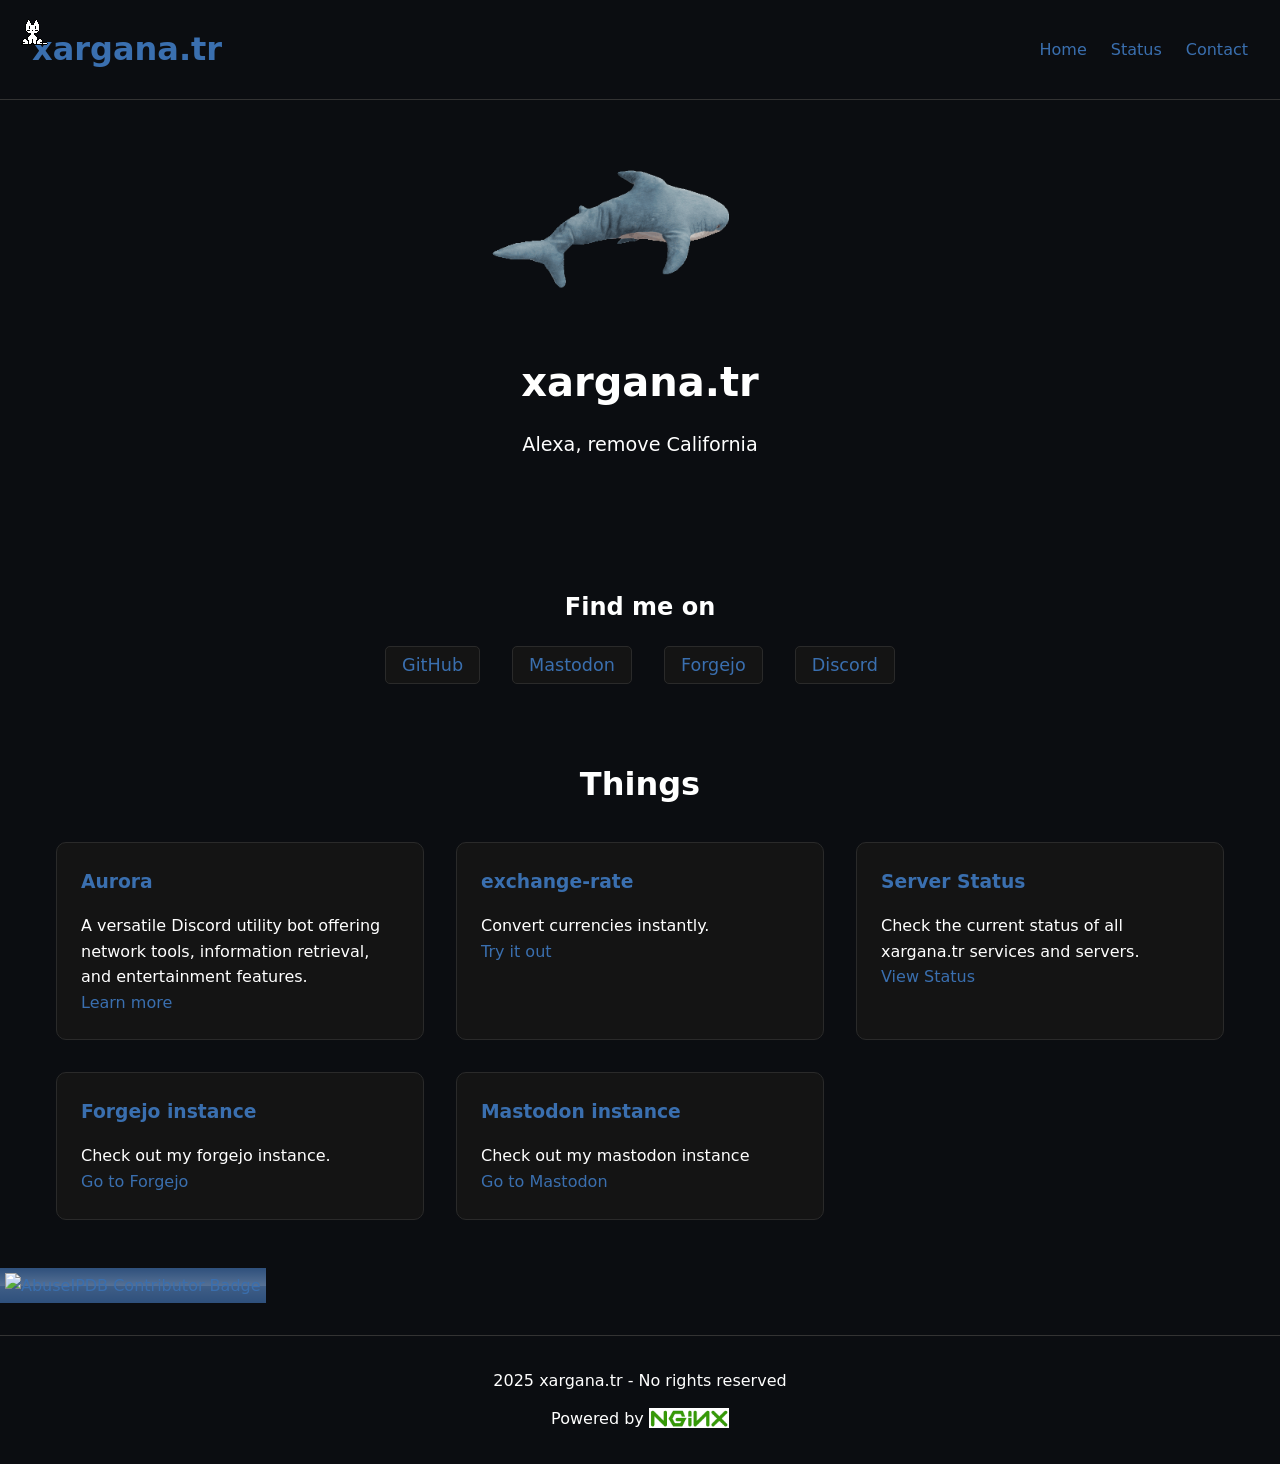
==== index.html @ 39ca6f82 "Initial commit - xargana.tr v2 links to subservices are missing on this version, doesn't really matt" ====
<!-- this is so ass -->
<!--
  Credits to:
  
  https://github.com/adryd325/ for oneko.js
  https://blahaj.land/ for blahaj.gif

  made by Xargana
-->

<!DOCTYPE html>
<html lang="en">
<head>
    <title>xargana.tr</title>
    <link rel="stylesheet" href="./style.css">
    <link rel="icon" type="image/png" href="./assets/favicon.png">
    <meta name="title" content="xargana.tr">
    <meta name="description" content="xargana.tr - Home of web services and projects by xargana">
    <meta name="theme-color" content="#4b4c51">
    <meta name="viewport" content="width=device-width, initial-scale=1.0">
    <meta charset="utf-8">
</head>
<body>
    <header>
        <div class="logo">
            <a href="./index.html">xargana.tr</a>
        </div>
        <nav>
             <ul>
                <li><a href="./">Home</a></li>
                <li><a href="https://status.xargana.tr/">Status</a></li>
                <li><a href="./contact">Contact</a></li>
            </ul>
        </nav>
    </header>

    <main>
        <section class="hero">
            <img src="./assets/blahaj.gif" alt="blahaj" />
            <h1>xargana.tr</h1>
            <p class="js-splash">may javascript haunt your router</p>
        </section>

        <section class="social-links container">
            <h2>Find me on</h2>
            <ul class="social-list">
                <li><a href="https://github.com/xargana" target="_blank">GitHub</a></li>
                <li><a href="https://mastodon.xargana.tr/@xargana" target="_blank">Mastodon</a></li>
                <li><a href="https://git.xargana.tr/Xargana" target="_blank">Forgejo</a></li>
                <li><a href="https://discord.com/users/1168626335942455326">Discord</a></li>
            </ul>
        </section>
        <section class="features container">
            <h2>Things</h2>
            <div class="feature-grid">
                <div class="feature-card">
                    <h3>Aurora</h3>
                    <p>A versatile Discord utility bot offering network tools, information retrieval, and entertainment features.</p>
                    <a href="https://aurora.xargana.tr">Learn more</a>
                </div>
                <div class="feature-card">
                    <h3>exchange-rate</h3>
                    <p>Convert currencies instantly.</p>
                    <a href="https://xargana.tr/exchange-rate">Try it out</a>
                </div>
                <div class="feature-card">
                    <h3>Server Status</h3>
                    <p>Check the current status of all xargana.tr services and servers.</p>
                    <a href="https://status.xargana.tr/">View Status</a>
                </div>
                <div class="feature-card">
                    <h3>Forgejo instance</h3>
                    <p>Check out my forgejo instance.</p>
                    <a href="https://git.xargana.tr/">Go to Forgejo</a>
                </div>
                <div class="feature-card">
                    <h3>Mastodon instance</h3>
                    <p>Check out my mastodon instance</p></p>
                    <a href="https://mastodon.xargana.tr/">Go to Mastodon</a>
                </div>
            </div>
        </section>
    </main>
        <a href="https://www.abuseipdb.com/user/214408" title="AbuseIPDB is an IP address blacklist for webmasters and sysadmins to report IP addresses engaging in abusive behavior on their networks">
	        <img src="https://www.abuseipdb.com/contributor/214408.svg" alt="AbuseIPDB Contributor Badge" style="width: 238px;background: #2f507c linear-gradient(rgba(255, 255, 255, 0), rgba(255, 255, 255, 0.185) 50%, rgba(255, 255, 255, 0.082) 51%, rgba(0,0,0,0));padding: 5px;">
        </a>
    <footer style="display: flex; justify-content: center; align-items: center; gap: 20px; position: relative;">
        <div style="display: flex; flex-direction: column; align-items: center; gap: 10px;">
            <!-- list aligns to left -->
            <p>2025 xargana.tr - No rights reserved</p>
            <p>Powered by <a href="https://nginx.org/" target="_blank"><img src="./assets/nginx-small.png" alt="Nginx" style="max-width: 80px; transform: translateY(4px)"></a></p>
        </div>
    </footer>
</body>
<script>
    // scroll through random text on js-splash
    const text = [
        "PissBot 9000 Industries LTD",
        "Sponsored by Unemployment INC",
        "Never coding ever again",
        "Alexa, remove California",
        "I am NOT a robot",
        "Maybe I am a robot who knows",
        "@grok is this true",
        "I know, this is like 30% ai slop"
    ].sort(() => Math.random() - 0.5);
    const splash = document.querySelector('.js-splash');
    let index = 0;
    splash.textContent = text[index];
    let interval = setInterval(() => {
        index = (index + 1) % text.length;
        splash.textContent = text[index];
    }, 3000);
</script>
<script src="./assets/oneko.js" data-cat="./assets/oneko.gif"></script>
</html>
---- style.css ----
:root {
    --bg-color: #0b0d11;
    --text-color: #fff;
    --accent-color: rgb(58, 111, 175);
    --accent-hover: rgb(45, 97, 164);
    --card-bg: #141414;
    --card-border: #2a2a2a;
}

* {
    margin: 0;
    padding: 0;
    box-sizing: border-box;
}

body {
    background-color: var(--bg-color);
    color: var(--text-color);
    font-family: system-ui, -apple-system, BlinkMacSystemFont, 'Segoe UI', Roboto, Oxygen, Ubuntu, Cantarell, 'Open Sans', 'Helvetica Neue', sans-serif;
    text-align: left;
    line-height: 1.6;
}

.container {
    max-width: 1200px;
    margin: 0 auto;
    padding: 2rem;
}

header {
    display: flex;
    justify-content: space-between;
    align-items: center;
    padding: 1.5rem 2rem;
    border-bottom: 1px solid #333;
}

.logo {
    font-size: 2rem;
    font-weight: 700;
}

nav {
    display: flex;
    align-items: center;
}

nav ul {
    display: flex;
    list-style: none;
    gap: 1.5rem;
    align-items: center;
}

a {
    color: var(--accent-color);
    text-decoration: none;
    transition: color 0.3s ease;
}

a:hover {
    color: var(--accent-hover);
    text-decoration: underline;
}

.hero {
    display: flex;
    flex-direction: column;
    align-items: center;
    justify-content: center;
    text-align: center;
    padding: 4rem 1rem;
}

.hero img {
    max-width: 300px;
    border-radius: 10px;
    margin-bottom: 2rem;
}

.hero h1 {
    font-size: 2.5rem;
    margin-bottom: 1rem;
}
.social-links {
    padding: 2rem 1rem;
    text-align: center;
}

.social-links h2 {
    text-align: center;
    margin-bottom: 1.5rem;
    font-size: 1.5rem;
}

.social-list {
    display: flex;
    justify-content: center;
    list-style: none;
    gap: 2rem;
    flex-wrap: wrap;
}

.social-list li a {
    font-size: 1.1rem;
    padding: 0.5rem 1rem;
    border: 1px solid var(--card-border);
    border-radius: 5px;
    transition: all 0.3s ease;
    background-color: var(--card-bg);
}

.social-list li a:hover {
    background-color: var(--accent-color);
    color: white;
    text-decoration: none;
}


.hero p {
    font-size: 1.2rem;
    max-width: 600px;
    margin-bottom: 2rem;
}

.btn {
    display: inline-block;
    background-color: var(--accent-color);
    color: white;
    padding: 0.8rem 1.5rem;
    border-radius: 50px;
    font-weight: 600;
    transition: background-color 0.3s ease;
}

.btn:hover {
    background-color: var(--accent-hover);
    text-decoration: none;
    color: white;
}

.features {
    padding: 3rem 1rem;
}

.features h2 {
    text-align: center;
    margin-bottom: 2rem;
    font-size: 2rem;
}

.feature-grid {
    display: grid;
    grid-template-columns: repeat(auto-fit, minmax(300px, 1fr));
    gap: 2rem;
}

.feature-card {
    background-color: var(--card-bg);
    border: 1px solid var(--card-border);
    border-radius: 10px;
    padding: 1.5rem;
    transition: transform 0.3s;
}

.feature-card:hover {
    transform: translateY(-5px);
}

.feature-card h3 {
    margin-bottom: 1rem;
    color: var(--accent-color);
}

footer {
    text-align: center;
    padding: 2rem;
    border-top: 1px solid #333;
    margin-top: 2rem;
}

footer nav {
    margin: 1rem 0;
}

footer ul {
    display: flex;
    justify-content: center;
    list-style: none;
    gap: 1.5rem;
    flex-wrap: wrap;
}

@media (max-width: 768px) {
    header {
        flex-direction: column;
        gap: 1rem;
    }
    
    nav {
        width: 100%;
        justify-content: center;
    }
    
    nav ul {
        flex-wrap: wrap;
        justify-content: center;
    }
    
    .hero h1 {
        font-size: 2rem;
    }
    
    .feature-grid {
        grid-template-columns: 1fr;
    }
}
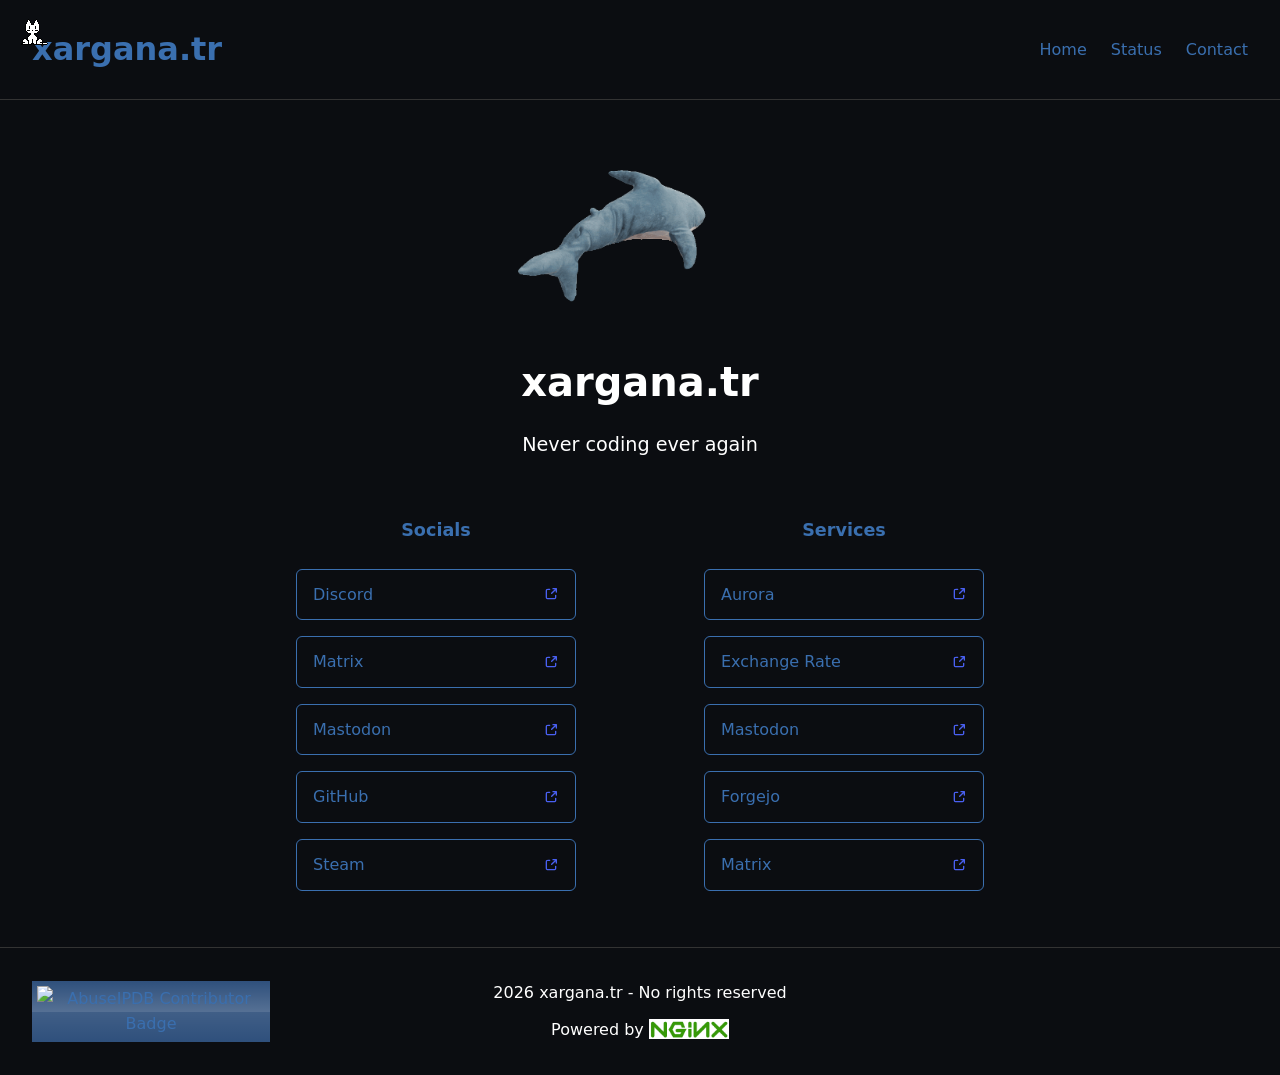
==== commit 3d0ca691: "Added mobile layout, changed social/services containers" ====
--- a/index.html
+++ b/index.html
@@ -2,115 +2,116 @@
 <!--
   Credits to:
   
-  https://github.com/adryd325/ for oneko.js
-  https://blahaj.land/ for blahaj.gif
+  https://github.com/adryd325/ - ./assets/oneko.js
+  https://blahaj.land/ - ./assets/blahaj.gif
+  https://www.svgrepo.com/svg/510970/external-link - ./assets/external-link.svg
 
   made by Xargana
 -->
 
 <!DOCTYPE html>
 <html lang="en">
-<head>
-    <title>xargana.tr</title>
-    <link rel="stylesheet" href="./style.css">
-    <link rel="icon" type="image/png" href="./assets/favicon.png">
-    <meta name="title" content="xargana.tr">
-    <meta name="description" content="xargana.tr - Home of web services and projects by xargana">
-    <meta name="theme-color" content="#4b4c51">
-    <meta name="viewport" content="width=device-width, initial-scale=1.0">
-    <meta charset="utf-8">
-</head>
-<body>
-    <header>
-        <div class="logo">
-            <a href="./index.html">xargana.tr</a>
-        </div>
-        <nav>
-             <ul>
-                <li><a href="./">Home</a></li>
-                <li><a href="https://status.xargana.tr/">Status</a></li>
-                <li><a href="./contact">Contact</a></li>
-            </ul>
-        </nav>
-    </header>
-
-    <main>
-        <section class="hero">
-            <img src="./assets/blahaj.gif" alt="blahaj" />
-            <h1>xargana.tr</h1>
-            <p class="js-splash">may javascript haunt your router</p>
-        </section>
-
-        <section class="social-links container">
-            <h2>Find me on</h2>
-            <ul class="social-list">
-                <li><a href="https://github.com/xargana" target="_blank">GitHub</a></li>
-                <li><a href="https://mastodon.xargana.tr/@xargana" target="_blank">Mastodon</a></li>
-                <li><a href="https://git.xargana.tr/Xargana" target="_blank">Forgejo</a></li>
-                <li><a href="https://discord.com/users/1168626335942455326">Discord</a></li>
-            </ul>
-        </section>
-        <section class="features container">
-            <h2>Things</h2>
-            <div class="feature-grid">
-                <div class="feature-card">
-                    <h3>Aurora</h3>
-                    <p>A versatile Discord utility bot offering network tools, information retrieval, and entertainment features.</p>
-                    <a href="https://aurora.xargana.tr">Learn more</a>
+    <head>
+        <title>xargana.tr</title>
+        <link rel="stylesheet" href="./style.css">
+        <link rel="icon" type="image/png" href="./assets/favicon.png">
+        <meta name="title" content="xargana.tr">
+        <meta name="description" content="xargana.tr - Home of web services and projects by xargana">
+        <meta name="theme-color" content="#4b4c51">
+        <meta name="viewport" content="width=device-width, initial-scale=1.0">
+        <meta charset="utf-8">
+    </head>
+    <body>
+        <header>
+            <div class="logo">
+                <a href="./index.html">xargana.tr</a>
+            </div>
+            <button class="hamburger" id="hamburger" aria-label="Toggle menu">
+                <span></span>
+                <span></span>
+                <span></span>
+            </button>
+            <nav id="nav-menu">
+                <ul>
+                    <li><a href="./">Home</a></li>
+                    <li><a href="https://status.xargana.tr/">Status</a></li>
+                    <li><a href="./contact">Contact</a></li>
+                </ul>
+            </nav>
+        </header>
+        <main>
+            <section class="hero">
+                <img src="./assets/blahaj.gif" alt="blahaj" />
+                <h1>xargana.tr</h1>
+                <p class="js-splash">may javascript haunt your router :P</p>
+            </section>
+            <div class="containers-wrapper">
+                <div class="wireframe-container wireframe-left">
+                    <p class="link-title">Socials</p>
+                    <ul class="link-list">
+                        <li><a href="https://discord.com/users/1168626335942455326" class="link-button">Discord <img src="./assets/external-link.svg" alt="Visit" class="link-icon"></a></li>
+                        <li><a href="https://matrix.to/#/@me:xargana.tr" class="link-button">Matrix <img src="./assets/external-link.svg" alt="Visit" class="link-icon"></a></li>
+                        <li><a href="https://mastodon.xargana.tr/@xargana" class="link-button">Mastodon <img src="./assets/external-link.svg" alt="Visit" class="link-icon"></a></li>
+                        <li><a href="https://github.com/Xargana" class="link-button">GitHub <img src="./assets/external-link.svg" alt="Visit" class="link-icon"></a></li>
+                        <li><a href="https://steamcommunity.com/id/Xargana/" class="link-button">Steam <img src="./assets/external-link.svg" alt="Visit" class="link-icon"></a></li>
+                    </ul>
                 </div>
-                <div class="feature-card">
-                    <h3>exchange-rate</h3>
-                    <p>Convert currencies instantly.</p>
-                    <a href="https://xargana.tr/exchange-rate">Try it out</a>
-                </div>
-                <div class="feature-card">
-                    <h3>Server Status</h3>
-                    <p>Check the current status of all xargana.tr services and servers.</p>
-                    <a href="https://status.xargana.tr/">View Status</a>
-                </div>
-                <div class="feature-card">
-                    <h3>Forgejo instance</h3>
-                    <p>Check out my forgejo instance.</p>
-                    <a href="https://git.xargana.tr/">Go to Forgejo</a>
-                </div>
-                <div class="feature-card">
-                    <h3>Mastodon instance</h3>
-                    <p>Check out my mastodon instance</p></p>
-                    <a href="https://mastodon.xargana.tr/">Go to Mastodon</a>
+                <div class="wireframe-container wireframe-right">
+                    <p class="link-title">Services</p>
+                    <ul class="link-list">
+                        <li><a href="https://aurora.xargana.tr" class="link-button">Aurora <img src="./assets/external-link.svg" alt="Visit" class="link-icon"></a></li>
+                        <li><a href="https://xargana.tr/exchange-rate" class="link-button">Exchange Rate <img src="./assets/external-link.svg" alt="Visit" class="link-icon"></a></li>
+                        <li><a href="https://mastodon.xargana.tr/" class="link-button">Mastodon <img src="./assets/external-link.svg" alt="Visit" class="link-icon"></a></li>
+                        <li><a href="https://git.xargana.tr/" class="link-button">Forgejo <img src="./assets/external-link.svg" alt="Visit" class="link-icon"></a></li>
+                        <li><a href="https://matrix.xargana.tr/" class="link-button">Matrix <img src="./assets/external-link.svg" alt="Visit" class="link-icon"></a></li>
+                    </ul>
                 </div>
             </div>
-        </section>
-    </main>
-        <a href="https://www.abuseipdb.com/user/214408" title="AbuseIPDB is an IP address blacklist for webmasters and sysadmins to report IP addresses engaging in abusive behavior on their networks">
-	        <img src="https://www.abuseipdb.com/contributor/214408.svg" alt="AbuseIPDB Contributor Badge" style="width: 238px;background: #2f507c linear-gradient(rgba(255, 255, 255, 0), rgba(255, 255, 255, 0.185) 50%, rgba(255, 255, 255, 0.082) 51%, rgba(0,0,0,0));padding: 5px;">
-        </a>
-    <footer style="display: flex; justify-content: center; align-items: center; gap: 20px; position: relative;">
-        <div style="display: flex; flex-direction: column; align-items: center; gap: 10px;">
-            <!-- list aligns to left -->
-            <p>2025 xargana.tr - No rights reserved</p>
-            <p>Powered by <a href="https://nginx.org/" target="_blank"><img src="./assets/nginx-small.png" alt="Nginx" style="max-width: 80px; transform: translateY(4px)"></a></p>
-        </div>
-    </footer>
-</body>
-<script>
-    // scroll through random text on js-splash
-    const text = [
-        "PissBot 9000 Industries LTD",
-        "Sponsored by Unemployment INC",
-        "Never coding ever again",
-        "Alexa, remove California",
-        "I am NOT a robot",
-        "Maybe I am a robot who knows",
-        "@grok is this true",
-        "I know, this is like 30% ai slop"
-    ].sort(() => Math.random() - 0.5);
-    const splash = document.querySelector('.js-splash');
-    let index = 0;
-    splash.textContent = text[index];
-    let interval = setInterval(() => {
-        index = (index + 1) % text.length;
+        </main>
+        <footer>
+            <a href="https://www.abuseipdb.com/user/214408" title="AbuseIPDB is an IP address blacklist for webmasters and sysadmins to report IP addresses engaging in abusive behavior on their networks" class="footer-badge">
+                <img src="https://www.abuseipdb.com/contributor/214408.svg" alt="AbuseIPDB Contributor Badge">
+            </a>
+            <div class="footer-content">
+                <p>2026 xargana.tr - No rights reserved</p>
+                <p>Powered by <a href="https://nginx.org/" target="_blank"><img src="./assets/nginx-small.png" alt="Nginx" style="max-width: 80px; transform: translateY(4px)"></a></p> <!-- TODO: modify the image to have a transparent background -->
+            </div>
+        </footer>
+    </body>
+    <script src="./assets/oneko.js" data-cat="./assets/oneko.gif"></script>
+    <script>
+        // Hamburger menu toggle
+        const hamburger = document.getElementById('hamburger');
+        const navMenu = document.getElementById('nav-menu');
+        
+        hamburger.addEventListener('click', () => {
+            hamburger.classList.toggle('active');
+            navMenu.classList.toggle('active');
+        });
+        
+        // Close menu when a link is clicked
+        const navLinks = navMenu.querySelectorAll('a');
+        navLinks.forEach(link => {
+            link.addEventListener('click', () => {
+                hamburger.classList.remove('active');
+                navMenu.classList.remove('active');
+            });
+        });
+
+        // not on a script file to improve FCP (and to not display the "javascript disabled" text on slow connections)
+        const text = [
+            "PissBot 9000 Industries LTD",
+            "Sponsored by Unemployment INC",
+            "Never coding ever again",
+            "Alexa, remove California",
+            "@grok is this true",
+        ].sort(() => Math.random() - 0.5);
+        const splash = document.querySelector('.js-splash');
+        let index = 0;
         splash.textContent = text[index];
-    }, 3000);
-</script>
-<script src="./assets/oneko.js" data-cat="./assets/oneko.gif"></script>
+        let interval = setInterval(() => {
+            index = (index + 1) % text.length;
+            splash.textContent = text[index];
+        }, 3000);
+    </script>
 </html>
--- a/style.css
+++ b/style.css
@@ -3,14 +3,16 @@
     --text-color: #fff;
     --accent-color: rgb(58, 111, 175);
     --accent-hover: rgb(45, 97, 164);
-    --card-bg: #141414;
-    --card-border: #2a2a2a;
 }
 
 * {
     margin: 0;
     padding: 0;
     box-sizing: border-box;
+}
+
+html, body {
+    height: 100%;
 }
 
 body {
@@ -19,12 +21,12 @@
     font-family: system-ui, -apple-system, BlinkMacSystemFont, 'Segoe UI', Roboto, Oxygen, Ubuntu, Cantarell, 'Open Sans', 'Helvetica Neue', sans-serif;
     text-align: left;
     line-height: 1.6;
-}
-
-.container {
-    max-width: 1200px;
-    margin: 0 auto;
-    padding: 2rem;
+    display: flex;
+    flex-direction: column;
+}
+
+main {
+    flex: 1;
 }
 
 header {
@@ -33,11 +35,34 @@
     align-items: center;
     padding: 1.5rem 2rem;
     border-bottom: 1px solid #333;
+    position: relative;
 }
 
 .logo {
     font-size: 2rem;
     font-weight: 700;
+}
+
+.hamburger {
+    display: none;
+    flex-direction: column;
+    gap: 0.4rem;
+    background: none;
+    border: none;
+    cursor: pointer;
+    padding: 0.5rem;
+}
+
+.hamburger span {
+    width: 25px;
+    height: 3px;
+    background-color: var(--accent-color);
+    border-radius: 2px;
+    transition: all 0.3s ease;
+}
+
+.hamburger:hover span {
+    background-color: var(--accent-hover);
 }
 
 nav {
@@ -69,7 +94,7 @@
     align-items: center;
     justify-content: center;
     text-align: center;
-    padding: 4rem 1rem;
+    padding: 4rem 1rem 0;
 }
 
 .hero img {
@@ -82,40 +107,6 @@
     font-size: 2.5rem;
     margin-bottom: 1rem;
 }
-.social-links {
-    padding: 2rem 1rem;
-    text-align: center;
-}
-
-.social-links h2 {
-    text-align: center;
-    margin-bottom: 1.5rem;
-    font-size: 1.5rem;
-}
-
-.social-list {
-    display: flex;
-    justify-content: center;
-    list-style: none;
-    gap: 2rem;
-    flex-wrap: wrap;
-}
-
-.social-list li a {
-    font-size: 1.1rem;
-    padding: 0.5rem 1rem;
-    border: 1px solid var(--card-border);
-    border-radius: 5px;
-    transition: all 0.3s ease;
-    background-color: var(--card-bg);
-}
-
-.social-list li a:hover {
-    background-color: var(--accent-color);
-    color: white;
-    text-decoration: none;
-}
-
 
 .hero p {
     font-size: 1.2rem;
@@ -123,95 +114,222 @@
     margin-bottom: 2rem;
 }
 
-.btn {
-    display: inline-block;
+.containers-wrapper {
+    display: flex;
+    gap: 5rem;
+    max-width: clamp(400px, 90%, 800px);
+    margin: 0 auto 2rem;
+    padding: 0 2rem;
+}
+
+.wireframe-container {
+    flex: 1;
+    min-height: 200px;
+    padding: 1.5rem;
+}
+
+.link-title {
+    text-align: center;
+    font-size: 1.1rem;
+    font-weight: 600;
+    margin-bottom: 1.5rem;
+    color: var(--accent-color);
+}
+
+.link-list {
+    list-style: none;
+    display: flex;
+    flex-direction: column;
+    gap: 1rem;
+}
+
+.link-button {
+    display: flex;
+    align-items: center;
+    gap: 0.75rem;
+    padding: 0.75rem 1rem;
+    border: 1px solid var(--accent-color);
+    border-radius: 6px;
+    color: var(--accent-color);
+    background-color: transparent;
+    transition: all 0.3s ease;
+    font-weight: 500;
+}
+
+.link-button:hover {
     background-color: var(--accent-color);
     color: white;
-    padding: 0.8rem 1.5rem;
-    border-radius: 50px;
-    font-weight: 600;
-    transition: background-color 0.3s ease;
-}
-
-.btn:hover {
-    background-color: var(--accent-hover);
     text-decoration: none;
-    color: white;
-}
-
-.features {
-    padding: 3rem 1rem;
-}
-
-.features h2 {
-    text-align: center;
-    margin-bottom: 2rem;
-    font-size: 2rem;
-}
-
-.feature-grid {
-    display: grid;
-    grid-template-columns: repeat(auto-fit, minmax(300px, 1fr));
-    gap: 2rem;
-}
-
-.feature-card {
-    background-color: var(--card-bg);
-    border: 1px solid var(--card-border);
-    border-radius: 10px;
-    padding: 1.5rem;
-    transition: transform 0.3s;
-}
-
-.feature-card:hover {
-    transform: translateY(-5px);
-}
-
-.feature-card h3 {
-    margin-bottom: 1rem;
-    color: var(--accent-color);
+    transform: translateX(4px);
+}
+
+.link-icon {
+    width: 16px;
+    height: 16px;
+    margin-left: auto;
+    flex-shrink: 0;
+    filter: brightness(0) saturate(100%) invert(35%) sepia(100%) hue-rotate(195deg) saturate(600%) brightness(95%);
+}
+
+.link-button:hover .link-icon {
+    filter: brightness(0) invert(1);
 }
 
 footer {
     text-align: center;
     padding: 2rem;
     border-top: 1px solid #333;
-    margin-top: 2rem;
-}
-
-footer nav {
-    margin: 1rem 0;
-}
-
-footer ul {
     display: flex;
     justify-content: center;
-    list-style: none;
-    gap: 1.5rem;
-    flex-wrap: wrap;
-}
-
-@media (max-width: 768px) {
+    align-items: center;
+    position: relative;
+}
+
+.footer-badge {
+    position: absolute;
+    left: 2rem;
+    flex-shrink: 0;
+}
+
+.footer-badge img {
+    width: 238px;
+    background: #2f507c linear-gradient(rgba(255, 255, 255, 0), rgba(255, 255, 255, 0.185) 50%, rgba(255, 255, 255, 0.082) 51%, rgba(0,0,0,0));
+    padding: 5px;
+    display: block;
+}
+
+.footer-content {
+    display: flex;
+    flex-direction: column;
+    align-items: center;
+    gap: 10px;
+}
+
+/* Tablet */
+@media (max-width: 1024px) {
     header {
-        flex-direction: column;
-        gap: 1rem;
-    }
-    
+        flex-direction: row;
+    }
+
     nav {
-        width: 100%;
+        width: auto;
         justify-content: center;
     }
-    
+
     nav ul {
         flex-wrap: wrap;
         justify-content: center;
     }
-    
+
     .hero h1 {
         font-size: 2rem;
     }
-    
-    .feature-grid {
-        grid-template-columns: 1fr;
+
+    .containers-wrapper {
+        flex-direction: column;
+        gap: 0;
+        max-width: 45%;
+        padding: 0 1.25rem;
+    }
+
+    .wireframe-container {
+        min-height: unset;
+        padding: 1rem 0.5rem;
+    }
+
+    .link-button {
+        /* Larger tap target on touch screens */
+        padding: 1rem 1.25rem;
+        font-size: 1rem;
+    }
+
+    /* Disable the slide effect on touch — it looks odd without hover */
+    .link-button:hover {
+        transform: none;
+    }
+}
+
+/* Mobile */
+@media (max-width: 885px) {
+    header {
+        padding: 1rem;
+    }
+
+    .hamburger {
+        display: flex;
+    }
+
+    .hamburger.active span:nth-child(1) {
+        transform: rotate(45deg) translate(6px, 7px);
+    }
+
+    .hamburger.active span:nth-child(2) {
+        opacity: 0;
+    }
+
+    .hamburger.active span:nth-child(3) {
+        transform: rotate(-45deg) translate(7px, -7px);
+    }
+
+    nav {
+        position: absolute;
+        top: 100%;
+        left: 0;
+        right: 0;
+        background-color: var(--bg-color);
+        border-bottom: 1px solid #333;
+        max-height: 0;
+        overflow: hidden;
+        transition: max-height 0.3s ease;
+    }
+
+    nav.active {
+        max-height: 300px;
+    }
+
+    nav ul {
+        flex-direction: column;
+        gap: 0;
+        padding: 1rem;
+    }
+
+    nav li {
+        padding: 0.5rem 0;
+        text-align: center;
+    }
+
+    .logo {
+        font-size: 1.5rem;
+    }
+
+    .hero {
+        padding: 2rem 1rem 0;
+    }
+
+    .hero img {
+        max-width: 180px;
+        margin-bottom: 1.25rem;
+    }
+
+    .hero h1 {
+        font-size: 1.75rem;
+    }
+
+    .hero p {
+        font-size: 1rem;
+    }
+
+    footer {
+        flex-direction: column;
+        gap: 1.25rem;
+        padding: 1.5rem 1rem;
+    }
+
+    .footer-badge {
+        position: static;
+    }
+
+    .footer-badge img {
+        width: 180px;
     }
 }
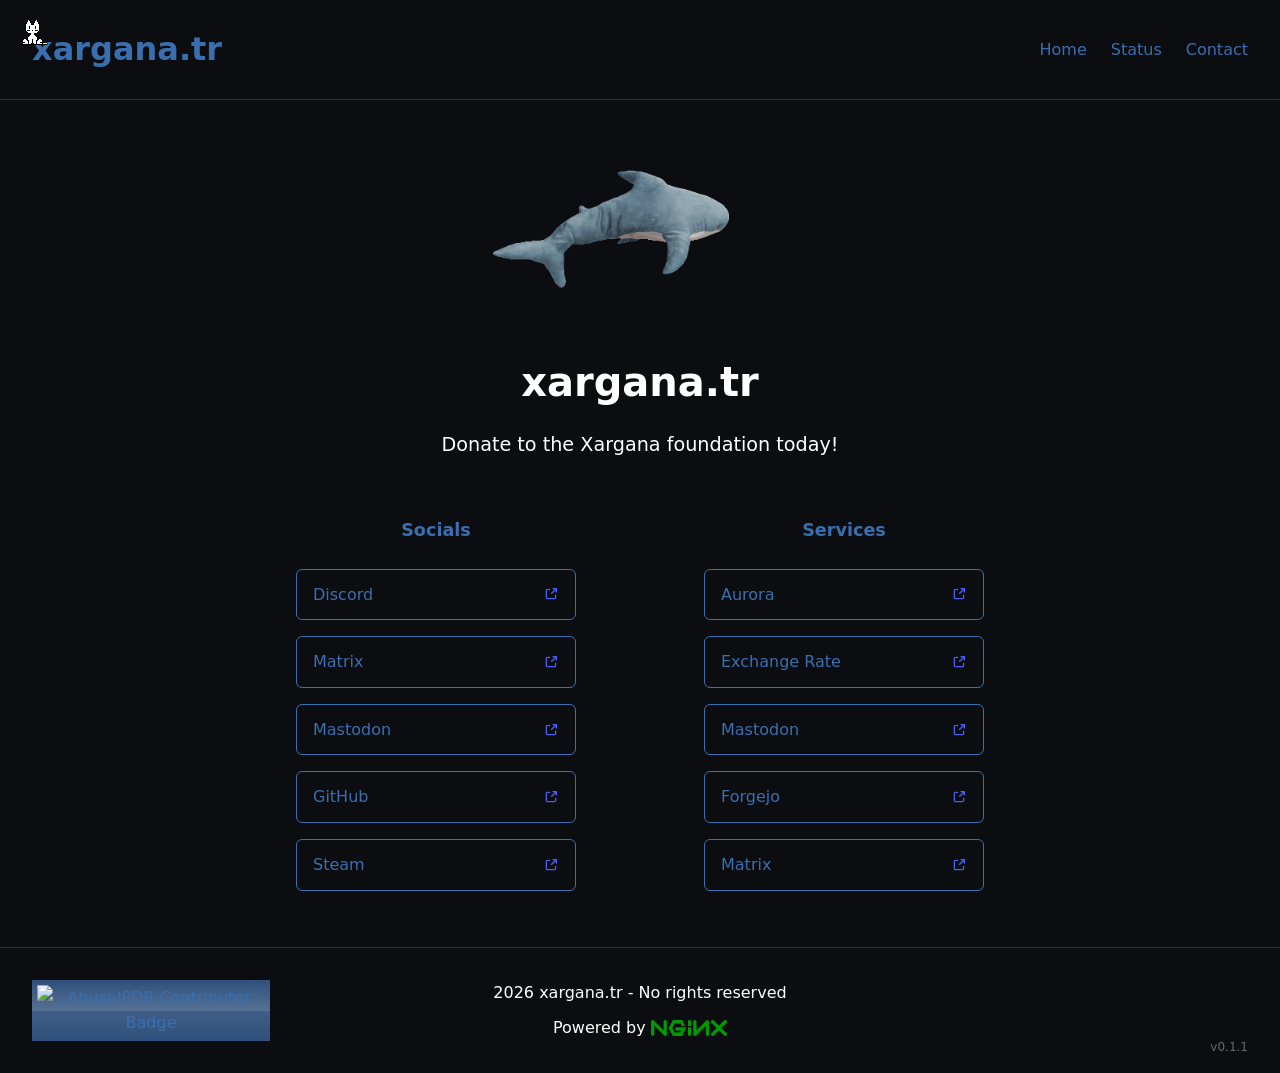
==== commit 66c38af5: "changed nginx logo to svg, added version label" ====
--- a/index.html
+++ b/index.html
@@ -50,8 +50,8 @@
                     <p class="link-title">Socials</p>
                     <ul class="link-list">
                         <li><a href="https://discord.com/users/1168626335942455326" class="link-button">Discord <img src="./assets/external-link.svg" alt="Visit" class="link-icon"></a></li>
-                        <li><a href="https://matrix.to/#/@me:xargana.tr" class="link-button">Matrix <img src="./assets/external-link.svg" alt="Visit" class="link-icon"></a></li>
-                        <li><a href="https://mastodon.xargana.tr/@xargana" class="link-button">Mastodon <img src="./assets/external-link.svg" alt="Visit" class="link-icon"></a></li>
+                        <li><a href="https://matrix.to/#/@xargana:blahaj.tr" class="link-button">Matrix <img src="./assets/external-link.svg" alt="Visit" class="link-icon"></a></li>
+                        <li><a href="https://mastodon.blahaj.tr/@xargana" class="link-button">Mastodon <img src="./assets/external-link.svg" alt="Visit" class="link-icon"></a></li>
                         <li><a href="https://github.com/Xargana" class="link-button">GitHub <img src="./assets/external-link.svg" alt="Visit" class="link-icon"></a></li>
                         <li><a href="https://steamcommunity.com/id/Xargana/" class="link-button">Steam <img src="./assets/external-link.svg" alt="Visit" class="link-icon"></a></li>
                     </ul>
@@ -61,9 +61,9 @@
                     <ul class="link-list">
                         <li><a href="https://aurora.xargana.tr" class="link-button">Aurora <img src="./assets/external-link.svg" alt="Visit" class="link-icon"></a></li>
                         <li><a href="https://xargana.tr/exchange-rate" class="link-button">Exchange Rate <img src="./assets/external-link.svg" alt="Visit" class="link-icon"></a></li>
-                        <li><a href="https://mastodon.xargana.tr/" class="link-button">Mastodon <img src="./assets/external-link.svg" alt="Visit" class="link-icon"></a></li>
-                        <li><a href="https://git.xargana.tr/" class="link-button">Forgejo <img src="./assets/external-link.svg" alt="Visit" class="link-icon"></a></li>
-                        <li><a href="https://matrix.xargana.tr/" class="link-button">Matrix <img src="./assets/external-link.svg" alt="Visit" class="link-icon"></a></li>
+                        <li><a href="https://mastodon.blahaj.tr/" class="link-button">Mastodon <img src="./assets/external-link.svg" alt="Visit" class="link-icon"></a></li>
+                        <li><a href="https://git.blahaj.tr/" class="link-button">Forgejo <img src="./assets/external-link.svg" alt="Visit" class="link-icon"></a></li>
+                        <li><a href="https://matrix.blahaj.tr/" class="link-button">Matrix <img src="./assets/external-link.svg" alt="Visit" class="link-icon"></a></li>
                     </ul>
                 </div>
             </div>
@@ -74,8 +74,9 @@
             </a>
             <div class="footer-content">
                 <p>2026 xargana.tr - No rights reserved</p>
-                <p>Powered by <a href="https://nginx.org/" target="_blank"><img src="./assets/nginx-small.png" alt="Nginx" style="max-width: 80px; transform: translateY(4px)"></a></p> <!-- TODO: modify the image to have a transparent background -->
+                <p>Powered by <a href="https://nginx.org/" target="_blank"><img src="./assets/nginx_logo.svg" alt="Nginx" style="height: 1em; vertical-align: middle; transform: translateY(-1px);"></a></p>
             </div>
+            <span class="footer-version">v0.1.1</span>
         </footer>
     </body>
     <script src="./assets/oneko.js" data-cat="./assets/oneko.gif"></script>
@@ -102,9 +103,7 @@
         const text = [
             "PissBot 9000 Industries LTD",
             "Sponsored by Unemployment INC",
-            "Never coding ever again",
-            "Alexa, remove California",
-            "@grok is this true",
+            "Donate to the Xargana foundation today!",
         ].sort(() => Math.random() - 0.5);
         const splash = document.querySelector('.js-splash');
         let index = 0;
--- a/style.css
+++ b/style.css
@@ -203,6 +203,14 @@
     flex-direction: column;
     align-items: center;
     gap: 10px;
+}
+
+.footer-version {
+    position: absolute;
+    right: 2rem;
+    bottom: 1rem;
+    font-size: 0.75rem;
+    color: #666;
 }
 
 /* Tablet */
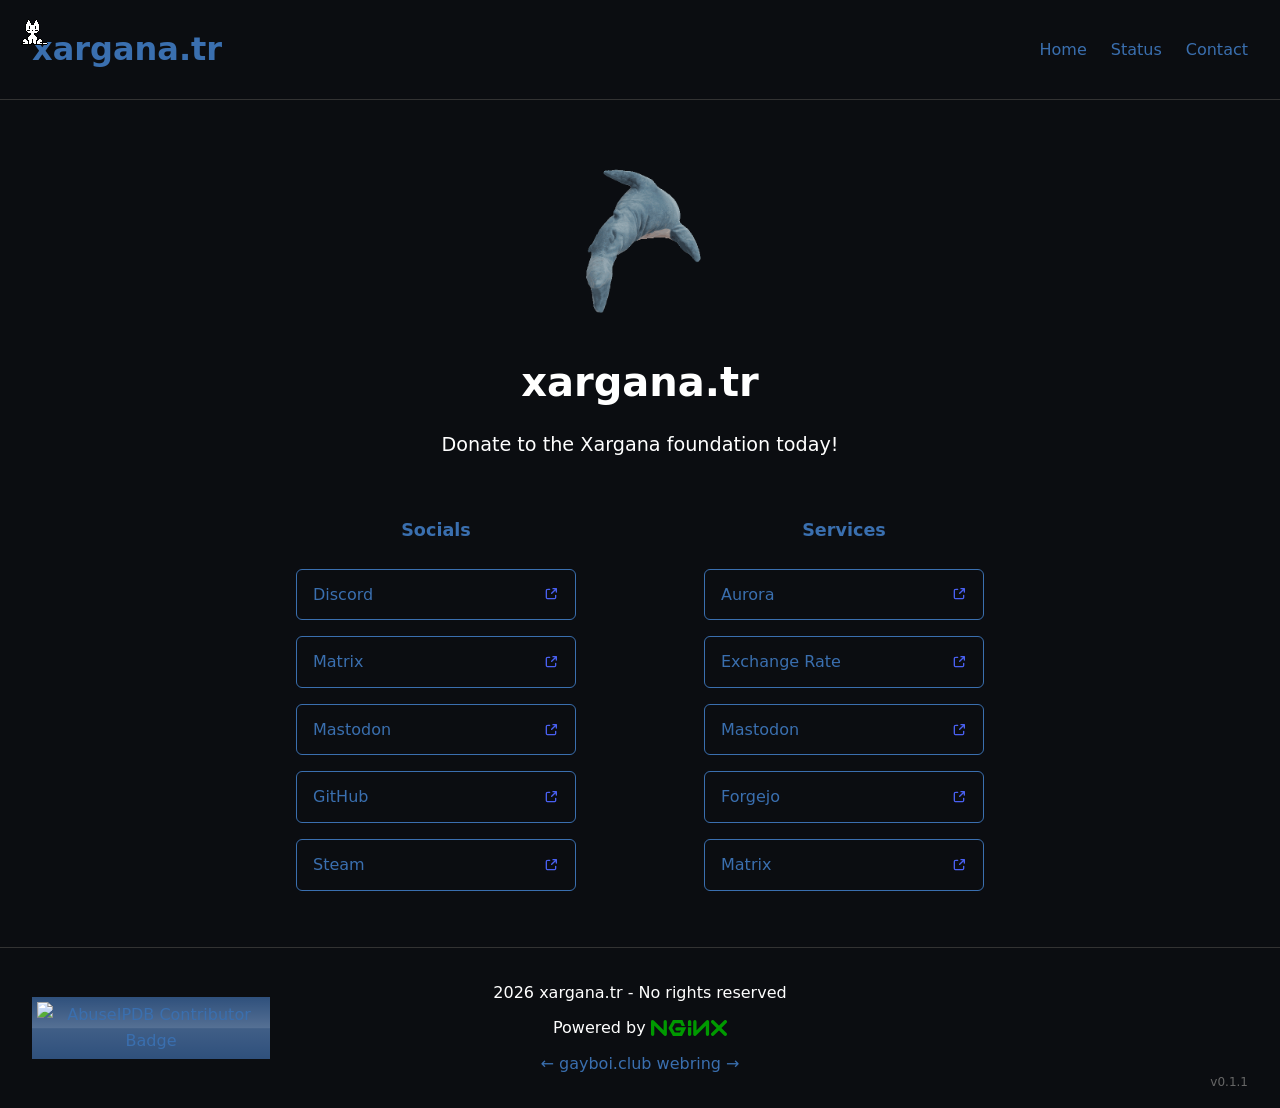
==== commit c3f769e9: "Added gbc webring, updated pgp to latest and is now served as a txt file (nginx save me please)" ====
--- a/index.html
+++ b/index.html
@@ -1,7 +1,7 @@
 <!-- this is so ass -->
 <!--
   Credits to:
-  
+
   https://github.com/adryd325/ - ./assets/oneko.js
   https://blahaj.land/ - ./assets/blahaj.gif
   https://www.svgrepo.com/svg/510970/external-link - ./assets/external-link.svg
@@ -75,6 +75,12 @@
             <div class="footer-content">
                 <p>2026 xargana.tr - No rights reserved</p>
                 <p>Powered by <a href="https://nginx.org/" target="_blank"><img src="./assets/nginx_logo.svg" alt="Nginx" style="height: 1em; vertical-align: middle; transform: translateY(-1px);"></a></p>
+
+                <div class="webring">
+                    <a href="https://gayboi.club/api/webring/prev">←</a>
+                    <a href="https://gayboi.club/">gayboi.club webring</a>
+                    <a href="https://gayboi.club/api/webring/next">→</a>
+                </div>
             </div>
             <span class="footer-version">v0.1.1</span>
         </footer>
@@ -84,12 +90,12 @@
         // Hamburger menu toggle
         const hamburger = document.getElementById('hamburger');
         const navMenu = document.getElementById('nav-menu');
-        
+
         hamburger.addEventListener('click', () => {
             hamburger.classList.toggle('active');
             navMenu.classList.toggle('active');
         });
-        
+
         // Close menu when a link is clicked
         const navLinks = navMenu.querySelectorAll('a');
         navLinks.forEach(link => {
--- a/style.css
+++ b/style.css
@@ -340,4 +340,4 @@
     .footer-badge img {
         width: 180px;
     }
-}+}
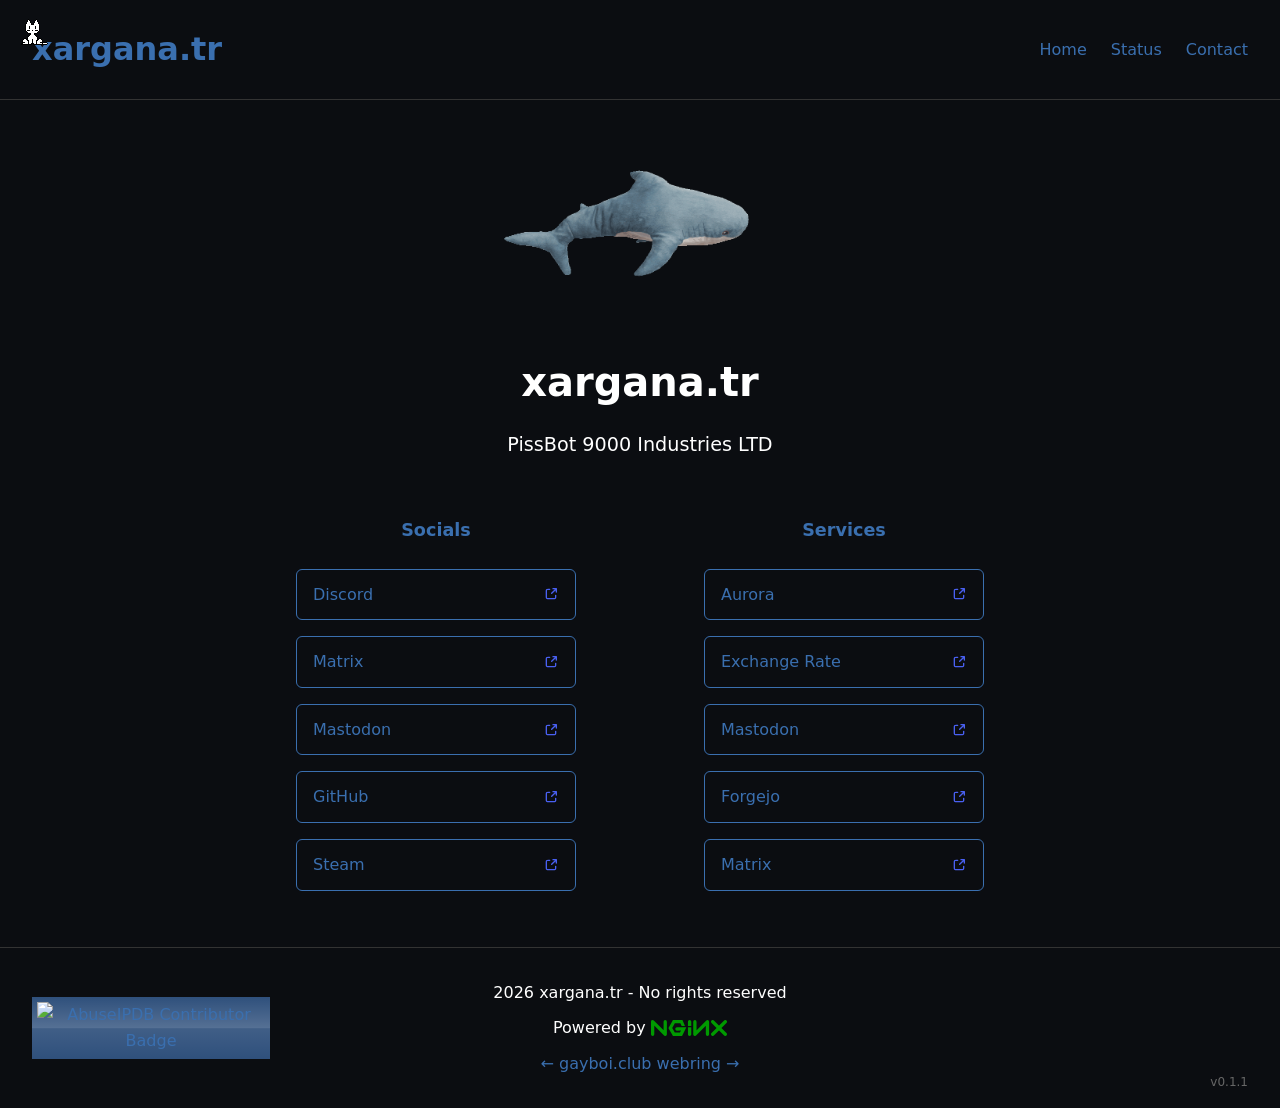
==== commit 2f0091bb: "Fixed gbc webring (added `id` to the prev/next links)" ====
--- a/index.html
+++ b/index.html
@@ -77,9 +77,9 @@
                 <p>Powered by <a href="https://nginx.org/" target="_blank"><img src="./assets/nginx_logo.svg" alt="Nginx" style="height: 1em; vertical-align: middle; transform: translateY(-1px);"></a></p>
 
                 <div class="webring">
-                    <a href="https://gayboi.club/api/webring/prev">←</a>
+                    <a href="https://gayboi.club/api/webring/prev?id=xargana">←</a>
                     <a href="https://gayboi.club/">gayboi.club webring</a>
-                    <a href="https://gayboi.club/api/webring/next">→</a>
+                    <a href="https://gayboi.club/api/webring/next?id=xargana">→</a>
                 </div>
             </div>
             <span class="footer-version">v0.1.1</span>
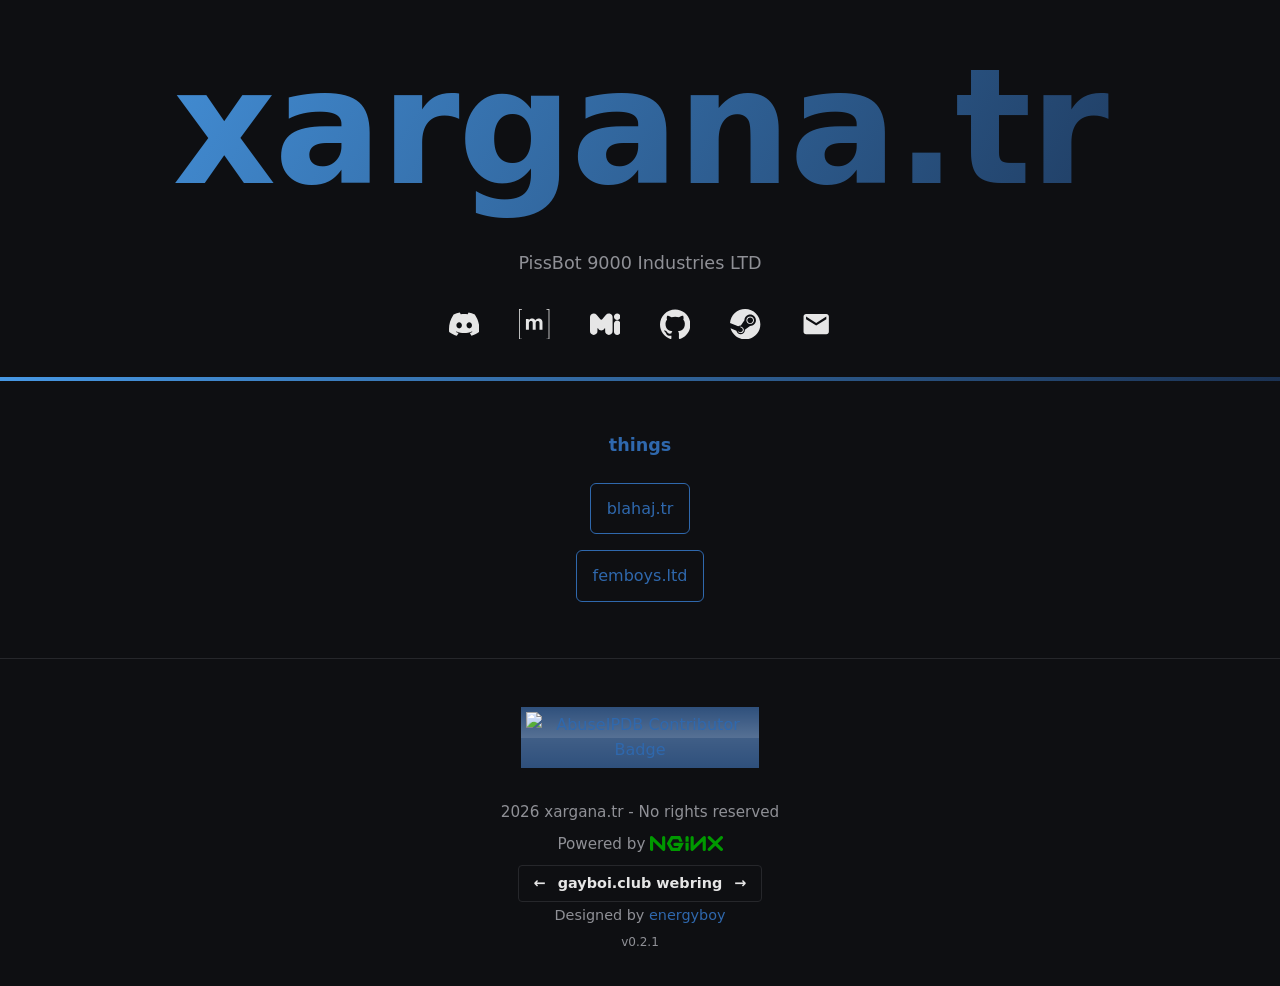
==== commit 7268dfbc: "webbed site v2!!!! 1 am authentic intelligence hallucinated spaghetti code  Co-authored-by: Energybo" ====
--- a/index.html
+++ b/index.html
@@ -1,122 +1,250 @@
-<!-- this is so ass -->
-<!--
-  Credits to:
-
-  https://github.com/adryd325/ - ./assets/oneko.js
-  https://blahaj.land/ - ./assets/blahaj.gif
-  https://www.svgrepo.com/svg/510970/external-link - ./assets/external-link.svg
-
-  made by Xargana
+<!-- ./index.html -->
+
+<!-- 
+  written by xargana, designed by energyboy, inspired from https://eps-dev.de/
+
 -->
 
 <!DOCTYPE html>
-<html lang="en">
-    <head>
-        <title>xargana.tr</title>
-        <link rel="stylesheet" href="./style.css">
-        <link rel="icon" type="image/png" href="./assets/favicon.png">
-        <meta name="title" content="xargana.tr">
-        <meta name="description" content="xargana.tr - Home of web services and projects by xargana">
-        <meta name="theme-color" content="#4b4c51">
-        <meta name="viewport" content="width=device-width, initial-scale=1.0">
-        <meta charset="utf-8">
-    </head>
-    <body>
-        <header>
-            <div class="logo">
-                <a href="./index.html">xargana.tr</a>
-            </div>
-            <button class="hamburger" id="hamburger" aria-label="Toggle menu">
-                <span></span>
-                <span></span>
-                <span></span>
-            </button>
-            <nav id="nav-menu">
-                <ul>
-                    <li><a href="./">Home</a></li>
-                    <li><a href="https://status.xargana.tr/">Status</a></li>
-                    <li><a href="./contact">Contact</a></li>
-                </ul>
-            </nav>
-        </header>
-        <main>
-            <section class="hero">
-                <img src="./assets/blahaj.gif" alt="blahaj" />
-                <h1>xargana.tr</h1>
-                <p class="js-splash">may javascript haunt your router :P</p>
-            </section>
-            <div class="containers-wrapper">
-                <div class="wireframe-container wireframe-left">
-                    <p class="link-title">Socials</p>
-                    <ul class="link-list">
-                        <li><a href="https://discord.com/users/1168626335942455326" class="link-button">Discord <img src="./assets/external-link.svg" alt="Visit" class="link-icon"></a></li>
-                        <li><a href="https://matrix.to/#/@xargana:blahaj.tr" class="link-button">Matrix <img src="./assets/external-link.svg" alt="Visit" class="link-icon"></a></li>
-                        <li><a href="https://mastodon.blahaj.tr/@xargana" class="link-button">Mastodon <img src="./assets/external-link.svg" alt="Visit" class="link-icon"></a></li>
-                        <li><a href="https://github.com/Xargana" class="link-button">GitHub <img src="./assets/external-link.svg" alt="Visit" class="link-icon"></a></li>
-                        <li><a href="https://steamcommunity.com/id/Xargana/" class="link-button">Steam <img src="./assets/external-link.svg" alt="Visit" class="link-icon"></a></li>
-                    </ul>
-                </div>
-                <div class="wireframe-container wireframe-right">
-                    <p class="link-title">Services</p>
-                    <ul class="link-list">
-                        <li><a href="https://aurora.xargana.tr" class="link-button">Aurora <img src="./assets/external-link.svg" alt="Visit" class="link-icon"></a></li>
-                        <li><a href="https://xargana.tr/exchange-rate" class="link-button">Exchange Rate <img src="./assets/external-link.svg" alt="Visit" class="link-icon"></a></li>
-                        <li><a href="https://mastodon.blahaj.tr/" class="link-button">Mastodon <img src="./assets/external-link.svg" alt="Visit" class="link-icon"></a></li>
-                        <li><a href="https://git.blahaj.tr/" class="link-button">Forgejo <img src="./assets/external-link.svg" alt="Visit" class="link-icon"></a></li>
-                        <li><a href="https://matrix.blahaj.tr/" class="link-button">Matrix <img src="./assets/external-link.svg" alt="Visit" class="link-icon"></a></li>
-                    </ul>
-                </div>
-            </div>
-        </main>
-        <footer>
-            <a href="https://www.abuseipdb.com/user/214408" title="AbuseIPDB is an IP address blacklist for webmasters and sysadmins to report IP addresses engaging in abusive behavior on their networks" class="footer-badge">
-                <img src="https://www.abuseipdb.com/contributor/214408.svg" alt="AbuseIPDB Contributor Badge">
-            </a>
-            <div class="footer-content">
-                <p>2026 xargana.tr - No rights reserved</p>
-                <p>Powered by <a href="https://nginx.org/" target="_blank"><img src="./assets/nginx_logo.svg" alt="Nginx" style="height: 1em; vertical-align: middle; transform: translateY(-1px);"></a></p>
-
-                <div class="webring">
-                    <a href="https://gayboi.club/api/webring/prev?id=xargana">←</a>
-                    <a href="https://gayboi.club/">gayboi.club webring</a>
-                    <a href="https://gayboi.club/api/webring/next?id=xargana">→</a>
-                </div>
-            </div>
-            <span class="footer-version">v0.1.1</span>
-        </footer>
-    </body>
-    <script src="./assets/oneko.js" data-cat="./assets/oneko.gif"></script>
+<html lang="en-US">
+  <head>
+    <meta charset="utf-8">
+    <meta name="viewport" content="width=device-width, initial-scale=1.0">
+    <title>xargana.tr</title>
+    <meta name="title" content="xargana.tr">
+    <meta name="description" content="worst website ever">
+    <meta name="author" content="Xargana" />
+    <meta name="theme-color" content="#2091be">
+    <meta name="color-scheme" content="dark">
+    <link rel="icon" type="image/png" href="./assets/favicon.png">
+    <link rel="stylesheet" href="./style.css">
+
+    <!-- ogp -->
+    <meta property="og:type" content="website">
+    <meta property="og:url" content="https://xargana.tr/">
+    <meta property="og:title" content="xargana.tr">
+    <meta property="og:description" content="worst website ever">
+  </head>
+  <body>
+    <main>
+      <section class="hero">
+        <h1 class="site-title">xargana.tr</h1>
+        <p class="splash js-splash">may javascript haunt your router :P</p>
+        <div class="icon-row">
+          <a href="https://discord.com/users/1168626335942455326" class="icon-link" title="Discord" target="_blank" rel="me">
+            <svg role="img" viewBox="0 0 24 24" xmlns="http://www.w3.org/2000/svg"><path d="M20.317 4.3698a19.7913 19.7913 0 00-4.8851-1.5152.0741.0741 0 00-.0785.0371c-.211.3753-.4447.8648-.6083 1.2495-1.8447-.2762-3.68-.2762-5.4868 0-.1636-.3933-.4058-.8742-.6177-1.2495a.077.077 0 00-.0785-.037 19.7363 19.7363 0 00-4.8852 1.515.0699.0699 0 00-.0321.0277C.5334 9.0458-.319 13.5799.0992 18.0578a.0824.0824 0 00.0312.0561c2.0528 1.5076 4.0413 2.4228 5.9929 3.0294a.0777.0777 0 00.0842-.0276c.4616-.6304.8731-1.2952 1.226-1.9942a.076.076 0 00-.0416-.1057c-.6528-.2476-1.2743-.5495-1.8722-.8923a.077.077 0 01-.0076-.1277c.1258-.0943.2517-.1923.3718-.2914a.0743.0743 0 01.0776-.0105c3.9278 1.7933 8.18 1.7933 12.0614 0a.0739.0739 0 01.0785.0095c.1202.099.246.1981.3728.2924a.077.077 0 01-.0066.1276 12.2986 12.2986 0 01-1.873.8914.0766.0766 0 00-.0407.1067c.3604.698.7719 1.3628 1.225 1.9932a.076.076 0 00.0842.0286c1.961-.6067 3.9495-1.5219 6.0023-3.0294a.077.077 0 00.0313-.0552c.5004-5.177-.8382-9.6739-3.5485-13.6604a.061.061 0 00-.0312-.0286zM8.02 15.3312c-1.1825 0-2.1569-1.0857-2.1569-2.419 0-1.3332.9555-2.4189 2.157-2.4189 1.2108 0 2.1757 1.0952 2.1568 2.419 0 1.3332-.9555 2.4189-2.1569 2.4189zm7.9748 0c-1.1825 0-2.1569-1.0857-2.1569-2.419 0-1.3332.9554-2.4189 2.1569-2.4189 1.2108 0 2.1757 1.0952 2.1568 2.419 0 1.3332-.946 2.4189-2.1568 2.4189Z"/></svg>
+          </a>
+          <a href="https://matrix.to/#/@xargana:blahaj.tr" class="icon-link" title="Matrix" target="_blank" rel="me">
+            <svg role="img" viewBox="0 0 24 24" xmlns="http://www.w3.org/2000/svg"><path d="M.632.55v22.9H2.28V24H0V0h2.28v.55zm7.043 7.26v1.157h.033c.309-.443.683-.784 1.117-1.024.433-.245.936-.365 1.5-.365.54 0 1.033.107 1.481.314.448.208.785.582 1.02 1.108.254-.374.6-.706 1.034-.992.434-.287.95-.43 1.546-.43.453 0 .872.056 1.26.167.388.11.716.286.993.53.276.245.489.559.646.951.152.392.23.863.23 1.417v5.728h-2.349V11.52c0-.286-.01-.559-.032-.812a1.755 1.755 0 0 0-.18-.66 1.106 1.106 0 0 0-.438-.448c-.194-.11-.457-.166-.785-.166-.332 0-.6.064-.803.189a1.38 1.38 0 0 0-.48.499 1.946 1.946 0 0 0-.231.696 5.56 5.56 0 0 0-.06.785v4.768h-2.35v-4.8c0-.254-.004-.503-.018-.752a2.074 2.074 0 0 0-.143-.688 1.052 1.052 0 0 0-.415-.503c-.194-.125-.476-.19-.854-.19-.111 0-.259.024-.439.074-.18.051-.36.143-.53.282-.171.138-.319.337-.439.595-.12.259-.18.6-.18 1.02v4.966H5.46V7.81zm15.693 15.64V.55H21.72V0H24v24h-2.28v-.55z"/></svg>
+          </a>
+          <a href="https://femboys.ltd/@xargana" class="icon-link" title="Fedi" target="_blank" rel="me">
+            <svg role="img" viewBox="0 0 24 24" xmlns="http://www.w3.org/2000/svg"><path d="M8.91076 16.8915c-1.03957.0038-1.93213-.6294-2.35267-1.366-.22516-.3217-.66989-.4364-.6761 0v2.0148c0 .8094-.29152 1.5097-.87581 2.1002-.56755.573-1.25977.8595-2.0779.8595-.80014 0-1.49298-.2865-2.07727-.8601C.28408 19.05 0 18.3497 0 17.5403V6.45968c0-.62378.17553-1.18863.52599-1.69455.36657-.52284.83426-.88582 1.4018-1.08769a2.84574 2.84574 0 0 1 1.00049-.17742c.90125 0 1.65239.35421 2.25281 1.06262l2.99713 3.51572c.06699.05016.263.43696.73192.43696.47016 0 .6916-.3868.75796-.43758l2.9717-3.5151c.6178-.70841 1.377-1.06262 2.2782-1.06262.3337 0 .6675.05893 1.0012.17742.5669.20187 1.0259.56422 1.377 1.08769.3665.50592.5501 1.07077.5501 1.69455V17.5403c0 .8094-.2915 1.5097-.8758 2.1002-.5675.573-1.2604.8595-2.0779.8595-.8008 0-1.493-.2865-2.0779-.8601-.5669-.5899-.8504-1.2902-.8504-2.0996v-2.0148c-.0496-.5499-.5303-.2032-.7009 0-.4503.8431-1.31369 1.3616-2.35264 1.366ZM21.447 8.60998c-.7009 0-1.3015-.24449-1.8019-.73348-.4838-.50571-.7257-1.11277-.7257-1.82118s.2419-1.30711.7257-1.79611c.5004-.50571 1.101-.75856 1.8019-.75856.7009 0 1.3017.25285 1.8025.75856.5003.489.7505 1.0877.7505 1.79611 0 .70841-.2502 1.31547-.7505 1.82118-.5008.48899-1.1016.73348-1.8025.73348Zm.0248.50655c.7009 0 1.2935.25285 1.7777.75856.5003.50571.7505 1.11301.7505 1.82181v6.2484c0 .7084-.2502 1.3155-.7505 1.8212-.4838.489-1.0764.7335-1.7777.7335-.7005 0-1.3011-.2445-1.8019-.7335-.5003-.5057-.7505-1.1128-.7505-1.8212v-6.2484c0-.7084.2502-1.3157.7505-1.82181.5004-.50571 1.101-.75856 1.8019-.75856Z"/></svg>
+          </a>
+          <a href="https://github.com/Xargana" class="icon-link" title="GitHub" target="_blank" rel="me">
+            <svg role="img" viewBox="0 0 24 24" xmlns="http://www.w3.org/2000/svg"><path d="M12 .297c-6.63 0-12 5.373-12 12 0 5.303 3.438 9.8 8.205 11.385.6.113.82-.258.82-.577 0-.285-.01-1.04-.015-2.04-3.338.724-4.042-1.61-4.042-1.61C4.422 18.07 3.633 17.7 3.633 17.7c-1.087-.744.084-.729.084-.729 1.205.084 1.838 1.236 1.838 1.236 1.07 1.835 2.809 1.305 3.495.998.108-.776.417-1.305.76-1.605-2.665-.3-5.466-1.332-5.466-5.93 0-1.31.465-2.38 1.235-3.22-.135-.303-.54-1.523.105-3.176 0 0 1.005-.322 3.3 1.23.96-.267 1.98-.399 3-.405 1.02.006 2.04.138 3 .405 2.28-1.552 3.285-1.23 3.285-1.23.645 1.653.24 2.873.12 3.176.765.84 1.23 1.91 1.23 3.22 0 4.61-2.805 5.625-5.475 5.92.42.36.81 1.096.81 2.22 0 1.606-.015 2.896-.015 3.286 0 .315.21.69.825.57C20.565 22.092 24 17.592 24 12.297c0-6.627-5.373-12-12-12"/></svg>
+          </a>
+          <a href="https://steamcommunity.com/id/Xargana/" class="icon-link" title="Steam" target="_blank" rel="me">
+            <svg role="img" viewBox="0 0 24 24" xmlns="http://www.w3.org/2000/svg"><path d="M11.979 0C5.678 0 .511 4.86.022 11.037l6.432 2.658c.545-.371 1.203-.59 1.912-.59.063 0 .125.004.188.006l2.861-4.142V8.91c0-2.495 2.028-4.524 4.524-4.524 2.494 0 4.524 2.031 4.524 4.527s-2.03 4.525-4.524 4.525h-.105l-4.076 2.911c0 .052.004.105.004.159 0 1.875-1.515 3.396-3.39 3.396-1.635 0-3.016-1.173-3.331-2.727L.436 15.27C1.862 20.307 6.486 24 11.979 24c6.627 0 11.999-5.373 11.999-12S18.605 0 11.979 0zM7.54 18.21l-1.473-.61c.262.543.714.999 1.314 1.25 1.297.539 2.793-.076 3.332-1.375.263-.63.264-1.319.005-1.949s-.75-1.121-1.377-1.383c-.624-.26-1.29-.249-1.878-.03l1.523.63c.956.4 1.409 1.5 1.009 2.455-.397.957-1.497 1.41-2.454 1.012H7.54zm11.415-9.303c0-1.662-1.353-3.015-3.015-3.015-1.665 0-3.015 1.353-3.015 3.015 0 1.665 1.35 3.015 3.015 3.015 1.663 0 3.015-1.35 3.015-3.015zm-5.273-.005c0-1.252 1.013-2.266 2.265-2.266 1.249 0 2.266 1.014 2.266 2.266 0 1.251-1.017 2.265-2.266 2.265-1.253 0-2.265-1.014-2.265-2.265z"/></svg>
+          </a>
+          <a href="mailto:me@xargana.tr" class="icon-link" title="Email">
+            <svg role="img" viewBox="0 0 24 24" xmlns="http://www.w3.org/2000/svg"><path d="M20 4H4c-1.1 0-1.99.9-1.99 2L2 18c0 1.1.9 2 2 2h16c1.1 0 2-.9 2-2V6c0-1.1-.9-2-2-2zm0 4l-8 5-8-5V6l8 5 8-5v2z"/></svg>
+          </a>
+        </div>
+      </section>
+
+      <div class="divider"></div>
+
+      <br>
+
+      <div class="containers-wrapper">
+        <div class="wireframe-container">
+          <p class="link-title">things</p>
+          <ul class="link-list">
+            <li><a href="https://blahaj.tr/" class="link-button">blahaj.tr</a></li>
+            <li><a href="https://femboys.ltd/" class="link-button">femboys.ltd</a></li>
+          </ul>
+        </div>
+      </div>
+    <footer>
+      <div class="footer-buttons">
+        <a href="https://www.abuseipdb.com/user/214408" title="AbuseIPDB is an IP address blacklist for webmasters and sysadmins to report IP addresses engaging in abusive behavior on their networks">
+          <img src="https://www.abuseipdb.com/contributor/214408.svg" alt="AbuseIPDB Contributor Badge" class="badge-auto">
+        </a>
+      </div>
+      <div class="footer-content">
+        <p><button class="footer-year" onclick="qmode()">2026</button> xargana.tr - No rights reserved</p>
+        <p>Powered by <a href="https://nginx.org/" target="_blank"><img src="./assets/nginx_logo.svg" alt="Nginx"></a></p>
+
+        <div class="webring">
+          <a href="https://gayboi.club/api/webring/prev?id=xargana">←</a>
+          <a href="https://gayboi.club/">gayboi.club webring</a>
+          <a href="https://gayboi.club/api/webring/next?id=xargana">→</a>
+         </div>
+      </div>
+      <span class="footer-credit"> Designed by <a href="https://gayboi.club/energyboy">energyboy</a></span>
+      <br>
+      <span class="footer-version">v0.2.1</span>
+    </footer>
     <script>
-        // Hamburger menu toggle
-        const hamburger = document.getElementById('hamburger');
-        const navMenu = document.getElementById('nav-menu');
-
-        hamburger.addEventListener('click', () => {
-            hamburger.classList.toggle('active');
-            navMenu.classList.toggle('active');
-        });
-
-        // Close menu when a link is clicked
-        const navLinks = navMenu.querySelectorAll('a');
-        navLinks.forEach(link => {
-            link.addEventListener('click', () => {
-                hamburger.classList.remove('active');
-                navMenu.classList.remove('active');
-            });
-        });
-
-        // not on a script file to improve FCP (and to not display the "javascript disabled" text on slow connections)
-        const text = [
-            "PissBot 9000 Industries LTD",
-            "Sponsored by Unemployment INC",
-            "Donate to the Xargana foundation today!",
-        ].sort(() => Math.random() - 0.5);
-        const splash = document.querySelector('.js-splash');
-        let index = 0;
-        splash.textContent = text[index];
-        let interval = setInterval(() => {
-            index = (index + 1) % text.length;
-            splash.textContent = text[index];
-        }, 3000);
+      console.log("hello js!")
+
+      // lets have 2 major functions on js, cause everyone has it enabled
+      // lmfao
+
+      function setCookie(name, value, days) {
+        const expires = new Date(Date.now() + days * 864e5).toUTCString();
+        document.cookie = `${name}=${encodeURIComponent(value)}; expires=${expires}; path=/`;
+      }
+
+      function getCookie(name) {
+        const match = document.cookie.match(new RegExp('(^| )' + name + '=([^;]+)'));
+        return match ? decodeURIComponent(match[2]) : null;
+      }
+
+      function oven() {
+        try {
+          document.cookie = "cktest=1; path=/";
+          const works = document.cookie.indexOf("cktest=1") !== -1;
+          document.cookie = "cktest=1; path=/; expires=Thu, 01 Jan 1970 00:00:00 GMT";
+          return works;
+        } catch {
+          return false;
+        }
+      }
+
+      function cookiemonster() {
+        // check if cookies are enabled
+        // save to a constant, because i know that something will break if cookie preferences are changed mid-session
+        const ovenState = oven();
+        if (ovenState) {
+          console.log("cookies are enabled, yippee");
+        } else {
+          console.log("cookies are disabled :c");
+        }
+
+        if (ovenState) {
+            if (!getCookie('theme')) {
+              console.log("theme was unset, defaulting to polyester");
+              setCookie('theme', 'polyester', 365);
+            }
+            setCookie('js', 'true', 30);
+        } else {
+            console.log("skipping cookiemonster");
+        }
+      }
+
+      cookiemonster();
     </script>
+    <script>
+      // why is it so hard to keep track of states between two different sources
+      // its 1 am and im tired asf
+      // i dont want to do this anymore
+
+      const divider = document.querySelector('.divider');
+      const title = document.querySelector('.site-title');
+
+      function getTheme() {
+        // either we have cookies, and theme is set
+        // or we dont have cookies, but theme is set anyways
+        // or we dont have cookies, and theme is also not set
+        // or maybe both of them are set at the same time.
+        // what the fuck am i supposed to do
+
+        // the end is never the end is never the end is never the end is never the end is never the end is never the end is never the end is never the end is never the end is never the end is never the-
+        
+        // ^^ i love wasting bandwith with stupid comments
+
+        if (window.theme) return window.theme;
+
+        const theme = getCookie('theme');
+        window.theme = theme || 'polyester';
+
+        return window.theme;
+      }
+
+      function setTheme() {
+        const theme = window.theme || 'polyester';
+        if (oven()) {
+          setCookie('theme', theme, 365);
+        } else {
+          console.log("setTheme called when cookies were disabled, skipping setCookie");
+        }
+      }
+
+      // inabakumori pls save me
+      // save me from this inabakumori please :pray:
+
+      function applyTheme() {
+        const theme = getTheme();
+        switch (theme) {
+          case 'polyester':
+            console.log("setting theme to polyester");
+            divider.classList.remove('divider-mtf');
+            title.classList.remove('site-title-mtf');
+            break;
+          case 'mtf':
+            // change the "theme" to mtf
+            // well there is no "theme", im just changing the title and divider classes.
+
+            // i dont have to remove the "divider" and "site-title" classes, since the "*-mtf" will override it
+            // this also lets me reference it easier (i wont have to change the divider and title variables to reference *-mtf classes)
+            console.log("setting theme to mtf");
+            divider.classList.add('divider-mtf');
+            title.classList.add('site-title-mtf');
+            break;
+        }
+      }
+
+      function qmode() {
+        // if theme is mtf, set it to polyester
+        // if theme is polyester, set it to mtf
+        // if theme is unset, how....
+
+        const currentTheme = getTheme();
+        if (currentTheme === 'polyester') {
+          console.log("the year is 2026, it's fine to be a bit queer");
+          window.theme = 'mtf';
+        } else {
+          window.theme = 'polyester';
+        }
+        setTheme();
+        applyTheme();
+      }
+
+      document.addEventListener('DOMContentLoaded', () => {
+        applyTheme(); //          ^^ "dom" :drooling_face:
+      });
+    </script>
+    <script>
+      // dead humor
+
+      // i swear this is the only slop code
+      const splash = document.querySelector('.js-splash');
+
+      const text = [
+          "PissBot 9000 Industries LTD",
+          "Sponsored by Unemployment INC",
+          "Donate to the Xargana foundation today!",
+          "the end is never the ",
+      ];
+      const repeatIndex = 3;
+
+      const order = text.map((_, i) => i).sort(() => Math.random() - 0.5);
+
+      function render(i) {
+          const originalIndex = order[i];
+          splash.textContent = originalIndex === repeatIndex
+              ? (text[originalIndex] + " ").repeat(50)
+              : text[originalIndex];
+      }
+
+      let index = 0;
+      render(index);
+
+      let interval = setInterval(() => {
+          index = (index + 1) % order.length;
+          render(index);
+      }, 3000);
+    </script>
+  </body>
 </html>
--- a/style.css
+++ b/style.css
@@ -1,8 +1,20 @@
 :root {
-    --bg-color: #0b0d11;
-    --text-color: #fff;
-    --accent-color: rgb(58, 111, 175);
-    --accent-hover: rgb(45, 97, 164);
+    --bg-color: #0e0f12;
+    --text-color: #e6e6e6;
+    --muted: #8f9096;
+    --line: #26272b;
+    --polyester: #2f68ad;
+    --polyester-dark: #1b3253;
+    --polyester-light: #4798e4;
+    --mtf-blue: #55CDFC;
+    --mtf-blue-bright: #8fe0ff;
+    --mtf-pink: #F5A9B8;
+    --mtf-pink-bright: #ffc4d0;
+    --mtf-white: #ffffff;
+    --dark: #1b1b1b;
+    --accent: var(--polyester);
+    --accent-hover: var(--polyester-light);
+    color-scheme: dark;
 }
 
 * {
@@ -18,8 +30,7 @@
 body {
     background-color: var(--bg-color);
     color: var(--text-color);
-    font-family: system-ui, -apple-system, BlinkMacSystemFont, 'Segoe UI', Roboto, Oxygen, Ubuntu, Cantarell, 'Open Sans', 'Helvetica Neue', sans-serif;
-    text-align: left;
+    font-family: 'Poppins', system-ui, -apple-system, 'Segoe UI', Roboto, sans-serif;
     line-height: 1.6;
     display: flex;
     flex-direction: column;
@@ -29,66 +40,139 @@
     flex: 1;
 }
 
-header {
-    display: flex;
-    justify-content: space-between;
-    align-items: center;
-    padding: 1.5rem 2rem;
-    border-bottom: 1px solid #333;
-    position: relative;
-}
-
-.logo {
-    font-size: 2rem;
-    font-weight: 700;
-}
-
-.hamburger {
-    display: none;
-    flex-direction: column;
-    gap: 0.4rem;
-    background: none;
-    border: none;
-    cursor: pointer;
-    padding: 0.5rem;
-}
-
-.hamburger span {
-    width: 25px;
-    height: 3px;
-    background-color: var(--accent-color);
-    border-radius: 2px;
-    transition: all 0.3s ease;
-}
-
-.hamburger:hover span {
-    background-color: var(--accent-hover);
-}
-
-nav {
-    display: flex;
-    align-items: center;
-}
-
-nav ul {
-    display: flex;
-    list-style: none;
-    gap: 1.5rem;
-    align-items: center;
-}
-
 a {
-    color: var(--accent-color);
+    color: var(--accent);
     text-decoration: none;
-    transition: color 0.3s ease;
+    transition: color 0.25s ease;
 }
 
 a:hover {
     color: var(--accent-hover);
-    text-decoration: underline;
-}
+}
+
+
 
 .hero {
+    text-align: center;
+    padding: clamp(2rem, 9vw, 2rem) 1.5rem 2rem;
+}
+
+.site-title {
+    font-size: clamp(3rem, 13vw, 10rem);
+    font-weight: 700;
+    line-height: 1.2;
+    letter-spacing: -0.01em;
+    padding-bottom: 0.08em;
+    background: linear-gradient(120deg, var(--polyester-light) 0%, var(--polyester-dark) 100%);
+    -webkit-background-clip: text;
+    background-clip: text;
+    color: transparent;
+}
+
+.site-title-mtf {
+    font-size: clamp(3rem, 13vw, 10rem);
+    font-weight: 700;
+    line-height: 1.2;
+    letter-spacing: -0.01em;
+    padding-bottom: 0.08em;
+    background: linear-gradient(120deg, var(--mtf-blue) 0%, var(--mtf-white) 45%, var(--mtf-pink) 100%);
+    -webkit-background-clip: text;
+    background-clip: text;
+    color: transparent;
+}
+
+.splash {
+    color: var(--muted);
+    font-size: 1.1rem;
+    margin-top: 0.75rem;
+    white-space: nowrap;
+    position: relative;
+    left: 50%;
+    transform: translateX(-50%);
+    width: max-content;
+}
+
+.icon-row {
+    display: flex;
+    justify-content: center;
+    align-items: center;
+    gap: clamp(1.25rem, 4vw, 2.5rem);
+    margin-top: 2rem;
+    flex-wrap: wrap;
+}
+
+.icon-link {
+    display: inline-flex;
+    position: relative;
+    color: var(--text-color);
+    padding-bottom: 0.35em;
+}
+
+.icon-link::after {
+    content: "";
+    position: absolute;
+    left: 0;
+    right: 0;
+    bottom: 0;
+    height: 3px;
+    background: var(--accent);
+    transform: scaleX(0);
+    transform-origin: left;
+    transition: transform 0.3s ease;
+}
+
+.icon-link:hover {
+    color: var(--accent);
+}
+
+.icon-link:hover::after {
+    transform: scaleX(1);
+}
+
+.icon-link svg {
+    width: 1.9rem;
+    height: 1.9rem;
+    fill: currentColor;
+}
+
+
+
+
+.divider {
+    height: 4px;
+    background: linear-gradient(90deg, var(--polyester-light) 0%, var(--polyester-dark) 100%);
+}
+
+.divider-mtf {
+    height: 4px;
+    background: linear-gradient(90deg,
+        var(--mtf-blue) 0%, var(--mtf-blue) 20%,
+        var(--mtf-pink) 20%, var(--mtf-pink) 40%,
+        var(--mtf-white) 40%, var(--mtf-white) 60%,
+        var(--mtf-pink) 60%, var(--mtf-pink) 80%,
+        var(--mtf-blue) 80%, var(--mtf-blue) 100%);
+}
+
+
+
+
+.section {
+    max-width: 52rem;
+    margin: 0 auto;
+    padding: clamp(2.5rem, 6vw, 4.5rem) 1.5rem;
+}
+
+.section h2 {
+    font-size: clamp(2.5rem, 7vw, 4rem);
+    font-weight: 700;
+    line-height: 1.15;
+    margin-bottom: 1.75rem;
+}
+
+
+
+
+.link-section {
     display: flex;
     flex-direction: column;
     align-items: center;
@@ -97,46 +181,20 @@
     padding: 4rem 1rem 0;
 }
 
-.hero img {
-    max-width: 300px;
-    border-radius: 10px;
-    margin-bottom: 2rem;
-}
-
-.hero h1 {
-    font-size: 2.5rem;
-    margin-bottom: 1rem;
-}
-
-.hero p {
-    font-size: 1.2rem;
-    max-width: 600px;
-    margin-bottom: 2rem;
-}
-
-.containers-wrapper {
-    display: flex;
-    gap: 5rem;
-    max-width: clamp(400px, 90%, 800px);
-    margin: 0 auto 2rem;
-    padding: 0 2rem;
-}
-
-.wireframe-container {
-    flex: 1;
-    min-height: 200px;
-    padding: 1.5rem;
-}
+
 
 .link-title {
     text-align: center;
+    justify-content: center;
+    align-items: center;
     font-size: 1.1rem;
     font-weight: 600;
     margin-bottom: 1.5rem;
-    color: var(--accent-color);
+    color: var(--accent);
 }
 
 .link-list {
+    align-items: center;
     list-style: none;
     display: flex;
     flex-direction: column;
@@ -144,200 +202,129 @@
 }
 
 .link-button {
-    display: flex;
+    display: inline-flex;
     align-items: center;
     gap: 0.75rem;
     padding: 0.75rem 1rem;
-    border: 1px solid var(--accent-color);
+    border: 1px solid var(--polyester);
     border-radius: 6px;
-    color: var(--accent-color);
+    color: var(--polyester);
     background-color: transparent;
-    transition: all 0.3s ease;
     font-weight: 500;
+    transition: background-color 0.1s ease, color 0.1s ease;
 }
 
 .link-button:hover {
-    background-color: var(--accent-color);
+    background-color: var(--polyester-dark);
     color: white;
     text-decoration: none;
-    transform: translateX(4px);
-}
-
-.link-icon {
-    width: 16px;
-    height: 16px;
-    margin-left: auto;
-    flex-shrink: 0;
-    filter: brightness(0) saturate(100%) invert(35%) sepia(100%) hue-rotate(195deg) saturate(600%) brightness(95%);
-}
-
-.link-button:hover .link-icon {
-    filter: brightness(0) invert(1);
-}
+}
+
+.containers-wrapper {
+    display: flex;
+    margin: 0 auto 2rem;
+    padding: 0 2rem;
+}
+
+.wireframe-container {
+    flex: 1;
+    align-items: center;
+    min-height: 200px;
+    padding: 1.5rem;
+}
+
 
 footer {
     text-align: center;
-    padding: 2rem;
-    border-top: 1px solid #333;
-    display: flex;
+    padding: 3rem 1.5rem 2rem;
+    border-top: 1px solid var(--line);
+    margin-top: 2rem;
+}
+
+.footer-buttons {
+    display: flex;
+    flex-wrap: wrap;
     justify-content: center;
-    align-items: center;
-    position: relative;
-}
-
-.footer-badge {
-    position: absolute;
-    left: 2rem;
-    flex-shrink: 0;
-}
-
-.footer-badge img {
+    gap: 0.6rem;
+    margin-bottom: 2rem;
+}
+
+.footer-buttons img {
+    display: block;
+}
+
+.footer-buttons img:not(.badge-auto) {
+    width: 88px;
+    height: 31px;
+    object-fit: cover;
+}
+
+.badge-auto {
     width: 238px;
-    background: #2f507c linear-gradient(rgba(255, 255, 255, 0), rgba(255, 255, 255, 0.185) 50%, rgba(255, 255, 255, 0.082) 51%, rgba(0,0,0,0));
+    background: #2f507c linear-gradient(rgba(255, 255, 255, 0), rgba(255, 255, 255, 0.185) 50%, rgba(255, 255, 255, 0.082) 51%, rgba(0, 0, 0, 0));
     padding: 5px;
-    display: block;
+}
+
+.webring {
+    display: inline-flex;
+    align-items: center;
+    gap: 0.75rem;
+    border: 1px solid var(--line);
+    border-radius: 4px;
+    padding: 0.4rem 0.9rem;
+    font-size: 0.9rem;
+    color: var(--text-color);
+}
+
+.webring a {
+    color: var(--text-color);
+    font-weight: 600;
+}
+
+.webring a:hover {
+    color: var(--accent);
 }
 
 .footer-content {
+    margin-top: 1.25rem;
+    color: var(--muted);
+    font-size: 0.95rem;
     display: flex;
     flex-direction: column;
     align-items: center;
-    gap: 10px;
+    gap: 0.5rem;
+}
+
+.footer-content a {
+    color: var(--text-color);
+}
+
+.footer-content a:hover {
+    color: var(--accent);
+}
+
+.footer-content img {
+    height: 1em;
+    vertical-align: middle;
+    transform: translateY(-1px);
+}
+
+.footer-year {
+  background: none;
+  border: none;
+  padding: 0;
+  margin: 0;
+  font: inherit;
+  color: inherit;
+  cursor: pointer;
 }
 
 .footer-version {
-    position: absolute;
-    right: 2rem;
-    bottom: 1rem;
     font-size: 0.75rem;
-    color: #666;
-}
-
-/* Tablet */
-@media (max-width: 1024px) {
-    header {
-        flex-direction: row;
-    }
-
-    nav {
-        width: auto;
-        justify-content: center;
-    }
-
-    nav ul {
-        flex-wrap: wrap;
-        justify-content: center;
-    }
-
-    .hero h1 {
-        font-size: 2rem;
-    }
-
-    .containers-wrapper {
-        flex-direction: column;
-        gap: 0;
-        max-width: 45%;
-        padding: 0 1.25rem;
-    }
-
-    .wireframe-container {
-        min-height: unset;
-        padding: 1rem 0.5rem;
-    }
-
-    .link-button {
-        /* Larger tap target on touch screens */
-        padding: 1rem 1.25rem;
-        font-size: 1rem;
-    }
-
-    /* Disable the slide effect on touch — it looks odd without hover */
-    .link-button:hover {
-        transform: none;
-    }
-}
-
-/* Mobile */
-@media (max-width: 885px) {
-    header {
-        padding: 1rem;
-    }
-
-    .hamburger {
-        display: flex;
-    }
-
-    .hamburger.active span:nth-child(1) {
-        transform: rotate(45deg) translate(6px, 7px);
-    }
-
-    .hamburger.active span:nth-child(2) {
-        opacity: 0;
-    }
-
-    .hamburger.active span:nth-child(3) {
-        transform: rotate(-45deg) translate(7px, -7px);
-    }
-
-    nav {
-        position: absolute;
-        top: 100%;
-        left: 0;
-        right: 0;
-        background-color: var(--bg-color);
-        border-bottom: 1px solid #333;
-        max-height: 0;
-        overflow: hidden;
-        transition: max-height 0.3s ease;
-    }
-
-    nav.active {
-        max-height: 300px;
-    }
-
-    nav ul {
-        flex-direction: column;
-        gap: 0;
-        padding: 1rem;
-    }
-
-    nav li {
-        padding: 0.5rem 0;
-        text-align: center;
-    }
-
-    .logo {
-        font-size: 1.5rem;
-    }
-
-    .hero {
-        padding: 2rem 1rem 0;
-    }
-
-    .hero img {
-        max-width: 180px;
-        margin-bottom: 1.25rem;
-    }
-
-    .hero h1 {
-        font-size: 1.75rem;
-    }
-
-    .hero p {
-        font-size: 1rem;
-    }
-
-    footer {
-        flex-direction: column;
-        gap: 1.25rem;
-        padding: 1.5rem 1rem;
-    }
-
-    .footer-badge {
-        position: static;
-    }
-
-    .footer-badge img {
-        width: 180px;
-    }
-}
+    color: var(--muted);
+}
+
+.footer-credit {
+    font-size: 0.9rem;
+    color: var(--muted);
+}
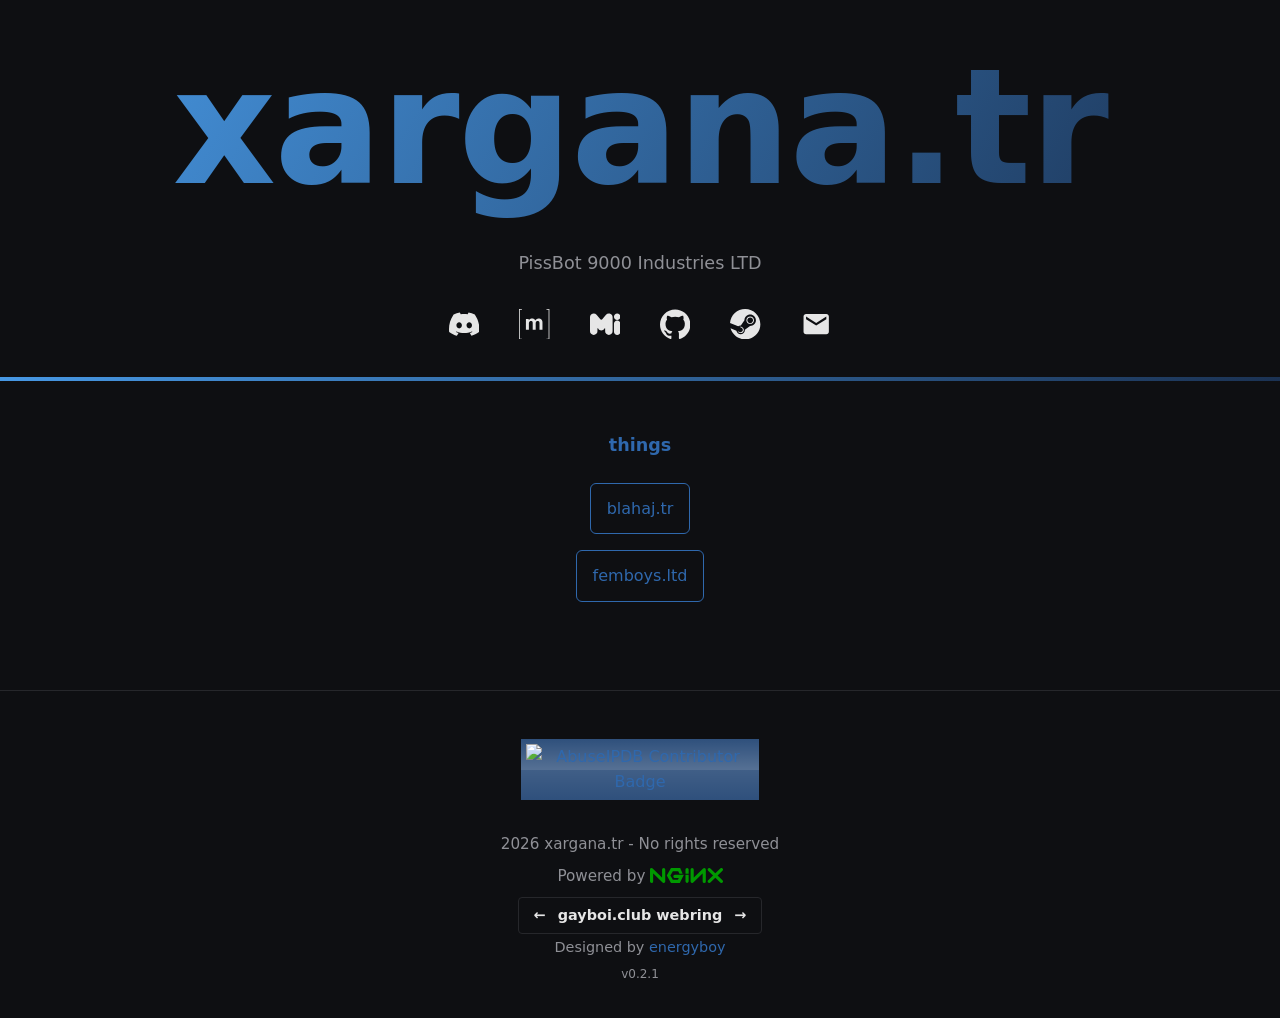
==== commit 91c8c393: "forgot to close main" ====
--- a/index.html
+++ b/index.html
@@ -65,6 +65,7 @@
           </ul>
         </div>
       </div>
+    </main>
     <footer>
       <div class="footer-buttons">
         <a href="https://www.abuseipdb.com/user/214408" title="AbuseIPDB is an IP address blacklist for webmasters and sysadmins to report IP addresses engaging in abusive behavior on their networks">
--- a/style.css
+++ b/style.css
@@ -23,11 +23,12 @@
     box-sizing: border-box;
 }
 
-html, body {
+html {
     height: 100%;
 }
 
 body {
+    min-height: 100vh;
     background-color: var(--bg-color);
     color: var(--text-color);
     font-family: 'Poppins', system-ui, -apple-system, 'Segoe UI', Roboto, sans-serif;
